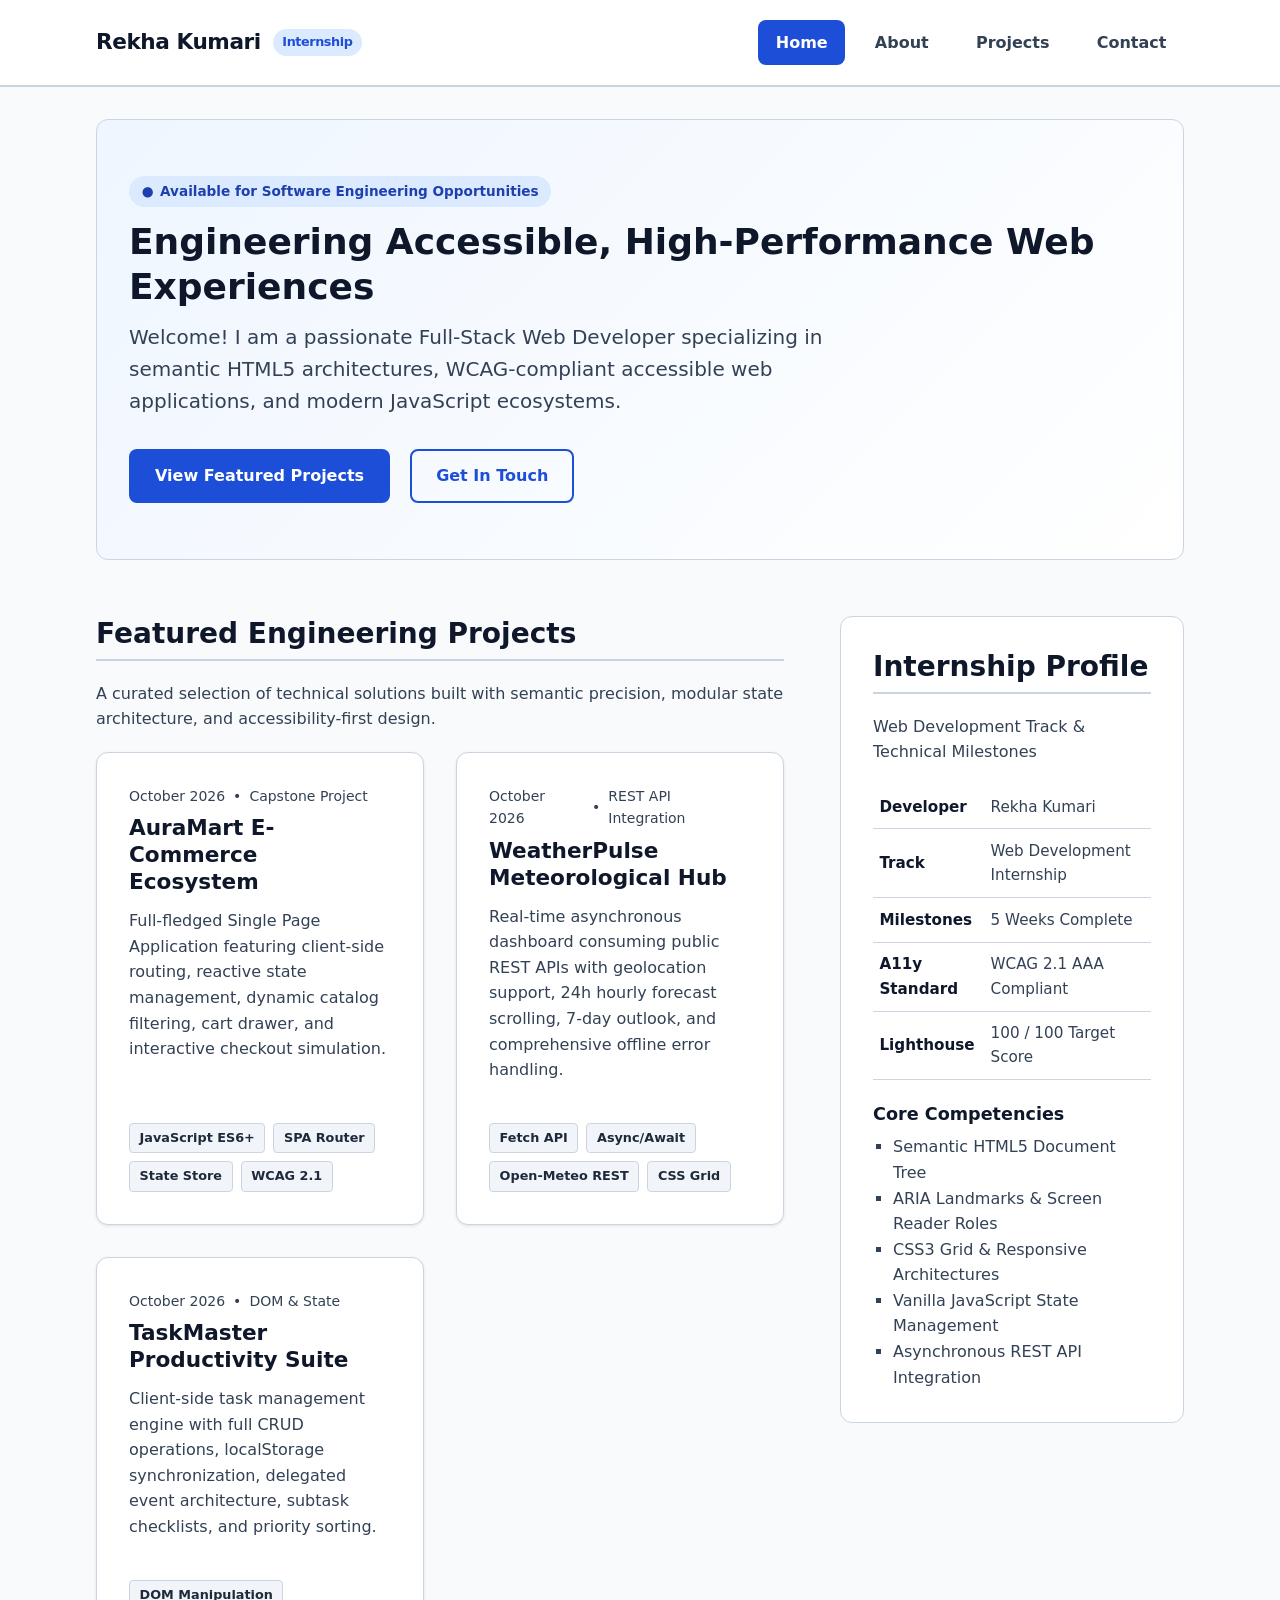
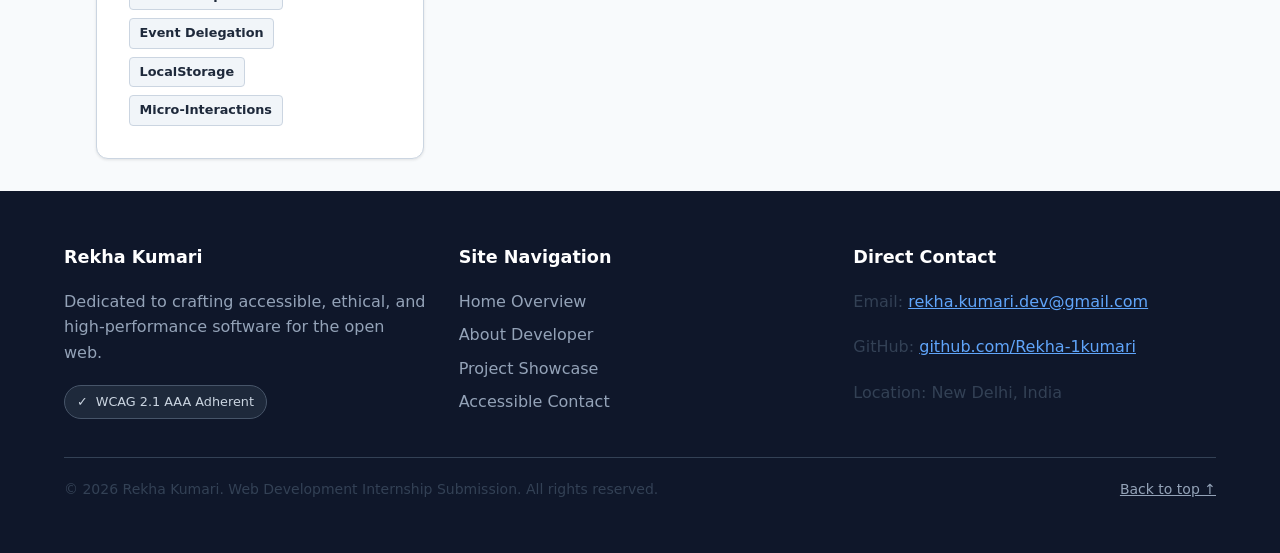
==== Week-01-Semantic-Portfolio/index.html @ a8c2018e "feat: transfer complete 5-week Web Technology internship curriculum, projects, and showcase hub" ====
﻿<!DOCTYPE html>
<html lang="en">
<head>
  <meta charset="UTF-8">
  <meta name="viewport" content="width=device-width, initial-scale=1.0">
  <meta http-equiv="X-UA-Compatible" content="ie=edge">

  <!-- SEO Meta Tags -->
  <title>Rekha Kumari | Full-Stack Web Developer Portfolio</title>
  <meta name="description" content="Official portfolio of Rekha Kumari, Full-Stack Web Developer. Built with strict HTML5 semantic structure and WCAG 2.1 AAA accessibility standards.">
  <meta name="keywords" content="Rekha Kumari, Full-Stack Developer, Semantic HTML5, WCAG Accessibility, JavaScript, React, Web Development">
  <meta name="author" content="Rekha Kumari">
  <meta name="robots" content="index, follow">
  <link rel="canonical" href="https://rekha-kumari.dev/">

  <!-- Open Graph / Facebook -->
  <meta property="og:type" content="website">
  <meta property="og:url" content="https://rekha-kumari.dev/">
  <meta property="og:title" content="Rekha Kumari | Full-Stack Web Developer">
  <meta property="og:description" content="Portfolio showcasing accessible, high-performance web applications, semantic HTML5, and responsive engineering.">
  <meta property="og:image" content="https://rekha-kumari.dev/assets/og-image.jpg">

  <!-- Twitter Meta -->
  <meta name="twitter:card" content="summary_large_image">
  <meta name="twitter:title" content="Rekha Kumari | Full-Stack Web Developer">
  <meta name="twitter:description" content="Portfolio showcasing accessible, high-performance web applications and semantic HTML5 architecture.">

  <!-- JSON-LD Structured Data Schema -->
  <script type="application/ld+json">
  {
    "@context": "https://schema.org",
    "@type": "Person",
    "name": "Rekha Kumari",
    "jobTitle": "Full-Stack Web Developer",
    "url": "https://rekha-kumari.dev/",
    "sameAs": [
      "https://github.com/Rekha-1kumari"
    ],
    "knowsAbout": ["HTML5", "CSS3", "JavaScript", "WCAG 2.1", "Responsive Design", "React", "REST APIs"]
  }
  </script>

  <link rel="stylesheet" href="css/styles.css">
</head>
<body>

  <!-- Screen Reader Skip Navigation -->
  <a href="#main-content" class="skip-link">Skip to main content</a>

  <!-- Semantic Site Header & Accessible Navigation -->
  <header class="site-header" role="banner">
    <div class="header-container">
      <a href="index.html" class="brand-link" aria-label="Rekha Kumari Portfolio Homepage">
        <span>Rekha Kumari</span>
        <span class="brand-badge">Internship</span>
      </a>

      <nav class="main-navigation" role="navigation" aria-label="Primary Site Navigation">
        <ul>
          <li><a href="index.html" class="nav-link" aria-current="page">Home</a></li>
          <li><a href="about.html" class="nav-link">About</a></li>
          <li><a href="projects.html" class="nav-link">Projects</a></li>
          <li><a href="contact.html" class="nav-link">Contact</a></li>
        </ul>
      </nav>
    </div>
  </header>

  <!-- Semantic Main Region -->
  <main id="main-content" class="container" role="main">

    <!-- Hero Section -->
    <section class="hero-banner" aria-labelledby="hero-title">
      <span class="hero-pill">
        <span aria-hidden="true">&#9679;</span> Available for Software Engineering Opportunities
      </span>
      <h1 id="hero-title">Engineering Accessible, High-Performance Web Experiences</h1>
      <p class="hero-lead">
        Welcome! I am a passionate Full-Stack Web Developer specializing in semantic HTML5 architectures, WCAG-compliant accessible web applications, and modern JavaScript ecosystems.
      </p>
      <div class="cta-group">
        <a href="projects.html" class="btn btn-primary">View Featured Projects</a>
        <a href="contact.html" class="btn btn-outline">Get In Touch</a>
      </div>
    </section>

    <!-- Two-Column Semantic Layout -->
    <div class="content-grid layout-two-column">
      
      <!-- Primary Section -->
      <section aria-labelledby="featured-work-heading">
        <h2 id="featured-work-heading">Featured Engineering Projects</h2>
        <p>A curated selection of technical solutions built with semantic precision, modular state architecture, and accessibility-first design.</p>

        <div class="cards-grid">
          
          <!-- Semantic Article 1 -->
          <article class="semantic-card" aria-labelledby="proj-1-title">
            <header>
              <div class="card-meta">
                <time datetime="2026-10">October 2026</time> &bull; <span>Capstone Project</span>
              </div>
              <h3 id="proj-1-title">AuraMart E-Commerce Ecosystem</h3>
            </header>
            <p>
              Full-fledged Single Page Application featuring client-side routing, reactive state management, dynamic catalog filtering, cart drawer, and interactive checkout simulation.
            </p>
            <ul class="tag-list" role="list" aria-label="Technologies used in AuraMart">
              <li class="tag-item">JavaScript ES6+</li>
              <li class="tag-item">SPA Router</li>
              <li class="tag-item">State Store</li>
              <li class="tag-item">WCAG 2.1</li>
            </ul>
          </article>

          <!-- Semantic Article 2 -->
          <article class="semantic-card" aria-labelledby="proj-2-title">
            <header>
              <div class="card-meta">
                <time datetime="2026-10">October 2026</time> &bull; <span>REST API Integration</span>
              </div>
              <h3 id="proj-2-title">WeatherPulse Meteorological Hub</h3>
            </header>
            <p>
              Real-time asynchronous dashboard consuming public REST APIs with geolocation support, 24h hourly forecast scrolling, 7-day outlook, and comprehensive offline error handling.
            </p>
            <ul class="tag-list" role="list" aria-label="Technologies used in WeatherPulse">
              <li class="tag-item">Fetch API</li>
              <li class="tag-item">Async/Await</li>
              <li class="tag-item">Open-Meteo REST</li>
              <li class="tag-item">CSS Grid</li>
            </ul>
          </article>

          <!-- Semantic Article 3 -->
          <article class="semantic-card" aria-labelledby="proj-3-title">
            <header>
              <div class="card-meta">
                <time datetime="2026-10">October 2026</time> &bull; <span>DOM & State</span>
              </div>
              <h3 id="proj-3-title">TaskMaster Productivity Suite</h3>
            </header>
            <p>
              Client-side task management engine with full CRUD operations, localStorage synchronization, delegated event architecture, subtask checklists, and priority sorting.
            </p>
            <ul class="tag-list" role="list" aria-label="Technologies used in TaskMaster">
              <li class="tag-item">DOM Manipulation</li>
              <li class="tag-item">Event Delegation</li>
              <li class="tag-item">LocalStorage</li>
              <li class="tag-item">Micro-Interactions</li>
            </ul>
          </article>

        </div>
      </section>

      <!-- Semantic Aside / Sidebar -->
      <aside class="sidebar-box" aria-labelledby="sidebar-heading">
        <h2 id="sidebar-heading">Internship Profile</h2>
        <p>Web Development Track & Technical Milestones</p>

        <table class="meta-table">
          <caption class="sr-only" style="position: absolute; left: -9999px;">Internship Profile Details</caption>
          <tbody>
            <tr>
              <th scope="row">Developer</th>
              <td>Rekha Kumari</td>
            </tr>
            <tr>
              <th scope="row">Track</th>
              <td>Web Development Internship</td>
            </tr>
            <tr>
              <th scope="row">Milestones</th>
              <td>5 Weeks Complete</td>
            </tr>
            <tr>
              <th scope="row">A11y Standard</th>
              <td>WCAG 2.1 AAA Compliant</td>
            </tr>
            <tr>
              <th scope="row">Lighthouse</th>
              <td>100 / 100 Target Score</td>
            </tr>
          </tbody>
        </table>

        <div style="margin-top: 1.5rem;">
          <h3 style="font-size: 1.1rem; margin-bottom: 0.5rem;">Core Competencies</h3>
          <ul style="list-style: square; padding-left: 1.25rem; color: var(--color-text-muted);">
            <li>Semantic HTML5 Document Tree</li>
            <li>ARIA Landmarks & Screen Reader Roles</li>
            <li>CSS3 Grid & Responsive Architectures</li>
            <li>Vanilla JavaScript State Management</li>
            <li>Asynchronous REST API Integration</li>
          </ul>
        </div>
      </aside>

    </div>

  </main>

  <!-- Semantic Site Footer -->
  <footer class="site-footer" role="contentinfo">
    <div class="footer-content">
      <div class="footer-col">
        <h3>Rekha Kumari</h3>
        <p style="color: #94a3b8;">
          Dedicated to crafting accessible, ethical, and high-performance software for the open web.
        </p>
        <span class="badge-a11y">
          <span aria-hidden="true">&#10003;</span> WCAG 2.1 AAA Adherent
        </span>
      </div>

      <div class="footer-col">
        <h3>Site Navigation</h3>
        <ul class="footer-links" role="list">
          <li><a href="index.html">Home Overview</a></li>
          <li><a href="about.html">About Developer</a></li>
          <li><a href="projects.html">Project Showcase</a></li>
          <li><a href="contact.html">Accessible Contact</a></li>
        </ul>
      </div>

      <div class="footer-col">
        <h3>Direct Contact</h3>
        <address style="font-style: normal; color: #94a3b8; line-height: 1.6;">
          <p>Email: <a href="mailto:rekha.kumari.dev@gmail.com" style="color: #60a5fa;">rekha.kumari.dev@gmail.com</a></p>
          <p>GitHub: <a href="https://github.com/Rekha-1kumari/Web-technology-Internship-" target="_blank" rel="noopener noreferrer" style="color: #60a5fa;">github.com/Rekha-1kumari</a></p>
          <p>Location: New Delhi, India</p>
        </address>
      </div>
    </div>

    <div class="footer-bottom">
      <p>&copy; 2026 Rekha Kumari. Web Development Internship Submission. All rights reserved.</p>
      <p><a href="#main-content" style="color: #94a3b8;">Back to top &uarr;</a></p>
    </div>
  </footer>

</body>
</html>
---- Week-01-Semantic-Portfolio/css/styles.css ----
/* ==========================================================================
   Week 1: HTML5 Semantic Structure & Accessibility (WCAG 2.1 AAA Compliant)
   Student: Rekha Kumari | Web Development Internship
   ========================================================================== */

:root {
  --color-bg: #f8fafc;
  --color-surface: #ffffff;
  --color-text-main: #0f172a;       /* 14.8:1 contrast on white (WCAG AAA) */
  --color-text-muted: #334155;      /* 9.7:1 contrast on white (WCAG AAA) */
  --color-primary: #1d4ed8;         /* Deep accessible blue */
  --color-primary-hover: #1e40af;
  --color-primary-light: #eff6ff;
  --color-border: #cbd5e1;
  --color-focus: #0284c7;
  --color-success: #15803d;
  --color-error: #b91c1c;
  --color-error-bg: #fee2e2;

  --font-family-base: system-ui, -apple-system, BlinkMacSystemFont, "Segoe UI", Roboto, "Helvetica Neue", Arial, sans-serif;
  --font-size-base: 1rem;       /* 16px */
  --line-height-base: 1.6;
  --max-width-content: 72rem;   /* 1152px */
  --spacing-xs: 0.5rem;
  --spacing-sm: 0.75rem;
  --spacing-md: 1.25rem;
  --spacing-lg: 2rem;
  --spacing-xl: 3.5rem;
  --radius-md: 0.5rem;
  --radius-lg: 0.75rem;
  --shadow-sm: 0 1px 3px rgba(0, 0, 0, 0.1);
  --shadow-md: 0 4px 6px -1px rgba(0, 0, 0, 0.1), 0 2px 4px -2px rgba(0, 0, 0, 0.1);
}

*, *::before, *::after {
  box-sizing: border-box;
  margin: 0;
  padding: 0;
}

html {
  font-family: var(--font-family-base);
  font-size: 100%;
  line-height: var(--line-height-base);
  color: var(--color-text-main);
  background-color: var(--color-bg);
  scroll-behavior: smooth;
  -webkit-text-size-adjust: 100%;
}

body {
  min-height: 100vh;
  display: flex;
  flex-direction: column;
}

/* Accessibility: Keyboard Focus Indicator */
:focus-visible {
  outline: 3px solid var(--color-focus);
  outline-offset: 3px;
  border-radius: 2px;
}

/* Skip-to-content Link */
.skip-link {
  position: absolute;
  top: -100px;
  left: 1rem;
  background: var(--color-primary);
  color: #ffffff;
  padding: 0.75rem 1.25rem;
  z-index: 9999;
  font-weight: 700;
  text-decoration: none;
  border-radius: var(--radius-md);
  box-shadow: var(--shadow-md);
  transition: top 0.2s ease-in-out;
}

.skip-link:focus {
  top: 1rem;
}

/* Header & Semantic Navigation */
.site-header {
  background-color: var(--color-surface);
  border-bottom: 2px solid var(--color-border);
  position: sticky;
  top: 0;
  z-index: 100;
}

.header-container {
  max-width: var(--max-width-content);
  margin: 0 auto;
  padding: var(--spacing-md) var(--spacing-lg);
  display: flex;
  justify-content: space-between;
  align-items: center;
  flex-wrap: wrap;
  gap: var(--spacing-md);
}

.brand-link {
  display: flex;
  align-items: center;
  gap: var(--spacing-sm);
  text-decoration: none;
  color: var(--color-text-main);
  font-weight: 800;
  font-size: 1.35rem;
  letter-spacing: -0.02em;
}

.brand-badge {
  display: inline-block;
  background-color: #dbeafe;
  color: var(--color-primary);
  padding: 0.2rem 0.6rem;
  border-radius: 999px;
  font-size: 0.8rem;
  font-weight: 700;
}

.main-navigation ul {
  display: flex;
  list-style: none;
  gap: var(--spacing-sm);
  flex-wrap: wrap;
}

.nav-link {
  display: inline-block;
  padding: 0.6rem 1.1rem;
  color: var(--color-text-muted);
  text-decoration: none;
  font-weight: 600;
  border-radius: var(--radius-md);
  transition: background-color 0.15s ease, color 0.15s ease;
}

.nav-link:hover {
  background-color: var(--color-primary-light);
  color: var(--color-primary);
}

.nav-link[aria-current="page"] {
  background-color: var(--color-primary);
  color: #ffffff;
}

/* Containers & Layouts */
.container {
  max-width: var(--max-width-content);
  margin: 0 auto;
  padding: var(--spacing-lg);
  width: 100%;
}

.content-grid {
  display: grid;
  grid-template-columns: 1fr;
  gap: var(--spacing-xl);
}

@media (min-width: 860px) {
  .layout-two-column {
    grid-template-columns: 2fr 1fr;
  }
}

/* Headings & Text */
h1, h2, h3, h4 {
  color: var(--color-text-main);
  font-weight: 700;
  line-height: 1.25;
  margin-bottom: var(--spacing-sm);
}

h1 { font-size: 2.25rem; }
h2 { font-size: 1.75rem; border-bottom: 2px solid var(--color-border); padding-bottom: var(--spacing-xs); margin-bottom: var(--spacing-md); }
h3 { font-size: 1.35rem; }

p {
  margin-bottom: var(--spacing-md);
  color: var(--color-text-muted);
}

/* Hero Section */
.hero-banner {
  background: linear-gradient(135deg, #eff6ff 0%, #ffffff 100%);
  border: 1px solid var(--color-border);
  border-radius: var(--radius-lg);
  padding: var(--spacing-xl) var(--spacing-lg);
  margin-bottom: var(--spacing-xl);
}

.hero-pill {
  display: inline-flex;
  align-items: center;
  gap: 0.4rem;
  background: #dbeafe;
  color: #1e40af;
  font-weight: 700;
  font-size: 0.85rem;
  padding: 0.3rem 0.8rem;
  border-radius: 999px;
  margin-bottom: var(--spacing-sm);
}

.hero-lead {
  font-size: 1.25rem;
  color: var(--color-text-muted);
  max-width: 45rem;
  margin-bottom: var(--spacing-lg);
}

.cta-group {
  display: flex;
  gap: var(--spacing-md);
  flex-wrap: wrap;
}

.btn {
  display: inline-flex;
  align-items: center;
  gap: 0.5rem;
  padding: 0.75rem 1.5rem;
  font-size: 1rem;
  font-weight: 600;
  text-decoration: none;
  border-radius: var(--radius-md);
  border: 2px solid transparent;
  cursor: pointer;
  transition: all 0.2s ease;
}

.btn-primary {
  background-color: var(--color-primary);
  color: #ffffff;
}

.btn-primary:hover {
  background-color: var(--color-primary-hover);
}

.btn-outline {
  border-color: var(--color-primary);
  color: var(--color-primary);
  background-color: transparent;
}

.btn-outline:hover {
  background-color: var(--color-primary-light);
}

/* Semantic Cards & Articles */
.cards-grid {
  display: grid;
  grid-template-columns: repeat(auto-fit, minmax(310px, 1fr));
  gap: var(--spacing-lg);
  margin-top: var(--spacing-md);
}

.semantic-card {
  background: var(--color-surface);
  border: 1px solid var(--color-border);
  border-radius: var(--radius-lg);
  padding: var(--spacing-lg);
  box-shadow: var(--shadow-sm);
  display: flex;
  flex-direction: column;
}

.card-meta {
  font-size: 0.875rem;
  color: var(--color-text-muted);
  display: flex;
  align-items: center;
  gap: var(--spacing-xs);
  margin-bottom: var(--spacing-xs);
}

.tag-list {
  display: flex;
  flex-wrap: wrap;
  gap: var(--spacing-xs);
  list-style: none;
  margin-top: auto;
  padding-top: var(--spacing-md);
}

.tag-item {
  background-color: #f1f5f9;
  color: #1e293b;
  border: 1px solid #cbd5e1;
  font-size: 0.8rem;
  font-weight: 600;
  padding: 0.25rem 0.6rem;
  border-radius: 4px;
}

/* Sidebar / Aside */
.sidebar-box {
  background-color: var(--color-surface);
  border: 1px solid var(--color-border);
  border-radius: var(--radius-lg);
  padding: var(--spacing-lg);
  height: fit-content;
}

.meta-table {
  width: 100%;
  border-collapse: collapse;
  margin-top: var(--spacing-sm);
}

.meta-table th,
.meta-table td {
  padding: 0.6rem 0.4rem;
  text-align: left;
  border-bottom: 1px solid var(--color-border);
  font-size: 0.95rem;
}

.meta-table th {
  color: var(--color-text-main);
  font-weight: 600;
  width: 40%;
}

.meta-table td {
  color: var(--color-text-muted);
}

/* Contact Form */
.contact-container {
  max-width: 46rem;
  margin: 0 auto;
}

fieldset {
  border: 1px solid var(--color-border);
  padding: var(--spacing-lg);
  border-radius: var(--radius-md);
  margin-bottom: var(--spacing-lg);
  background-color: var(--color-surface);
}

legend {
  font-weight: 700;
  padding: 0 0.5rem;
  color: var(--color-primary);
  font-size: 1.15rem;
}

.form-field {
  margin-bottom: var(--spacing-md);
}

label {
  display: block;
  font-weight: 600;
  margin-bottom: 0.35rem;
  color: var(--color-text-main);
}

.required-mark {
  color: var(--color-error);
  font-weight: 700;
}

input[type="text"],
input[type="email"],
input[type="tel"],
select,
textarea {
  width: 100%;
  padding: 0.75rem;
  font-family: inherit;
  font-size: 1rem;
  border: 2px solid var(--color-border);
  border-radius: var(--radius-md);
  background-color: #fff;
  color: var(--color-text-main);
  transition: border-color 0.15s ease;
}

input:focus,
select:focus,
textarea:focus {
  border-color: var(--color-focus);
}

.field-hint {
  font-size: 0.85rem;
  color: var(--color-text-muted);
  margin-top: 0.25rem;
}

.alert-message {
  padding: 1rem;
  border-radius: var(--radius-md);
  margin-bottom: var(--spacing-md);
  display: none;
}

.alert-message.success {
  background-color: #dcfce7;
  color: var(--color-success);
  border: 1px solid #86efac;
  display: block;
}

/* Semantic Footer */
.site-footer {
  margin-top: auto;
  background-color: #0f172a;
  color: #f8fafc;
  padding: var(--spacing-xl) var(--spacing-lg) var(--spacing-lg);
}

.footer-content {
  max-width: var(--max-width-content);
  margin: 0 auto;
  display: grid;
  grid-template-columns: repeat(auto-fit, minmax(220px, 1fr));
  gap: var(--spacing-lg);
  padding-bottom: var(--spacing-lg);
  border-bottom: 1px solid #334155;
}

.footer-col h3 {
  color: #ffffff;
  font-size: 1.1rem;
  margin-bottom: var(--spacing-md);
}

.footer-links {
  list-style: none;
}

.footer-links li {
  margin-bottom: var(--spacing-xs);
}

.footer-links a {
  color: #94a3b8;
  text-decoration: none;
  transition: color 0.15s ease;
}

.footer-links a:hover {
  color: #ffffff;
  text-decoration: underline;
}

.footer-bottom {
  max-width: var(--max-width-content);
  margin: var(--spacing-md) auto 0;
  display: flex;
  justify-content: space-between;
  align-items: center;
  flex-wrap: wrap;
  gap: var(--spacing-sm);
  color: #94a3b8;
  font-size: 0.875rem;
}

.badge-a11y {
  display: inline-flex;
  align-items: center;
  gap: 0.5rem;
  background: #1e293b;
  padding: 0.35rem 0.75rem;
  border-radius: 999px;
  border: 1px solid #475569;
  font-size: 0.8rem;
  color: #cbd5e1;
}
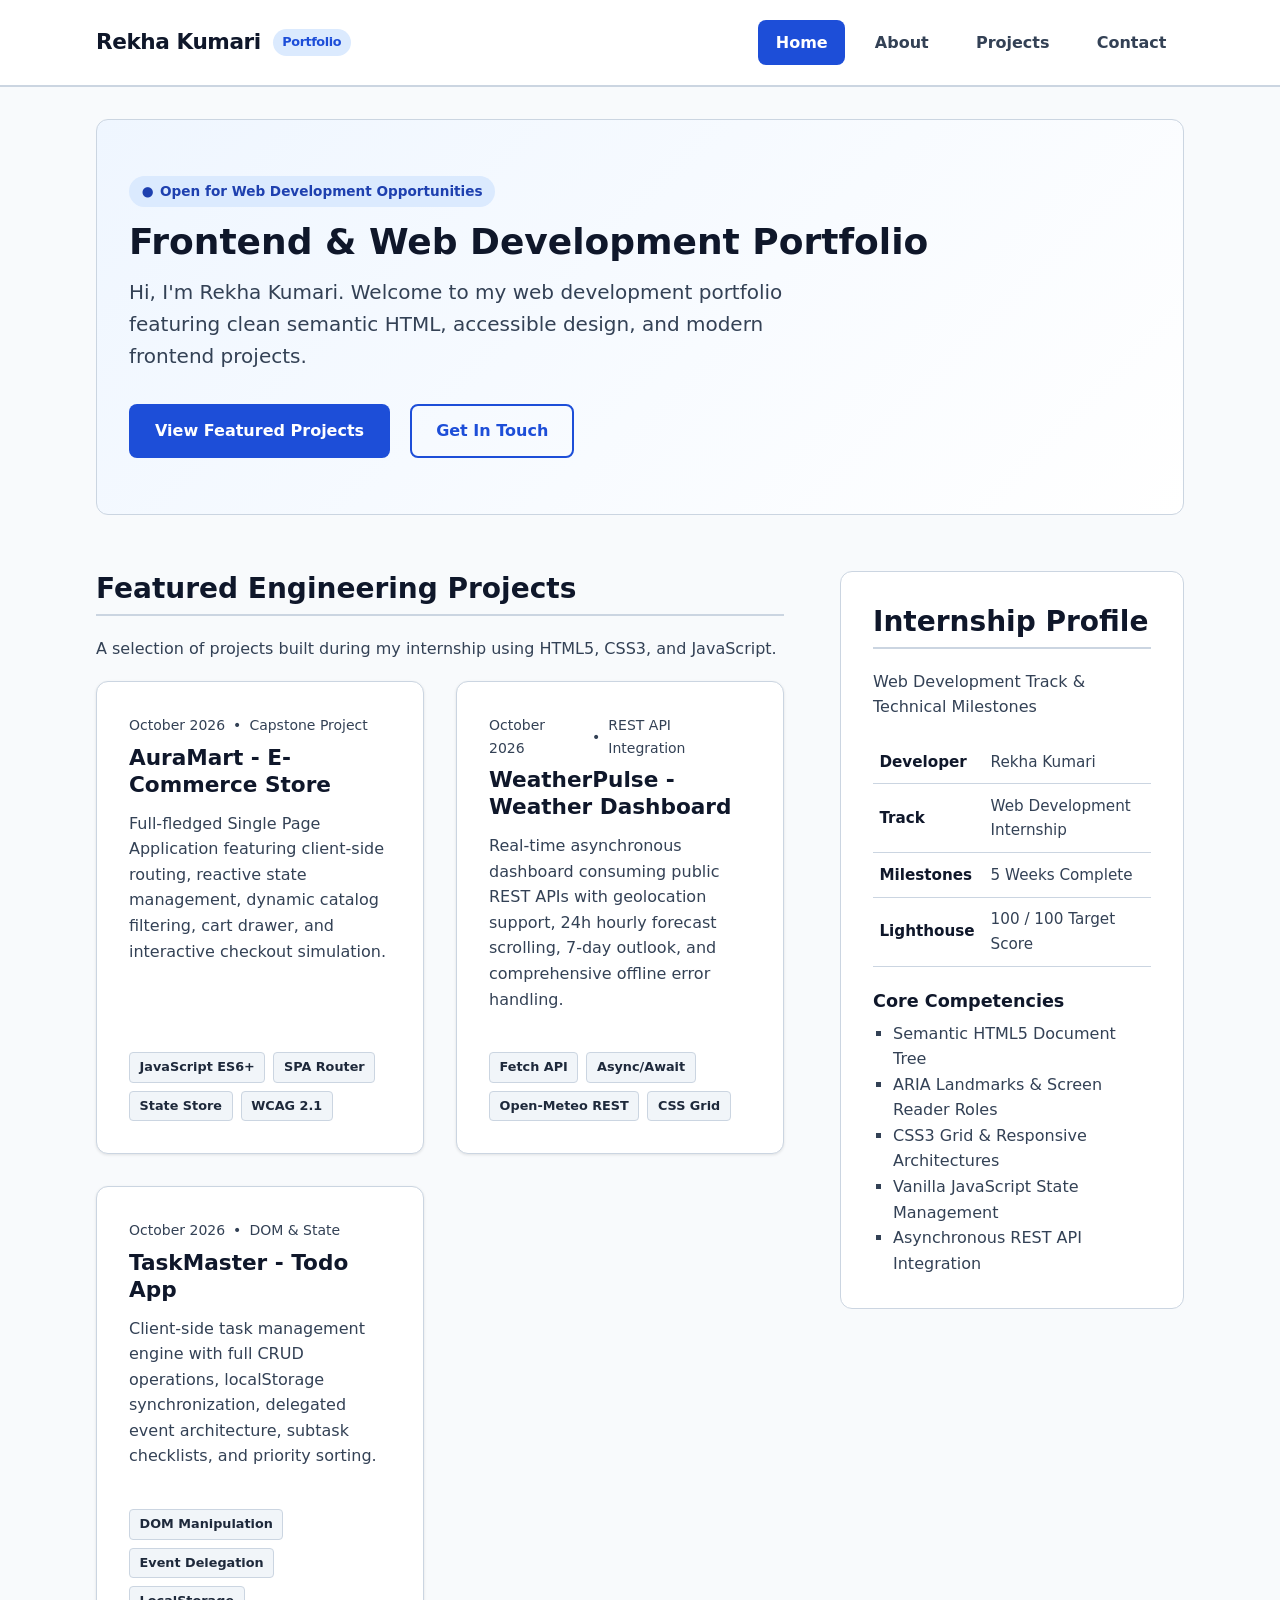
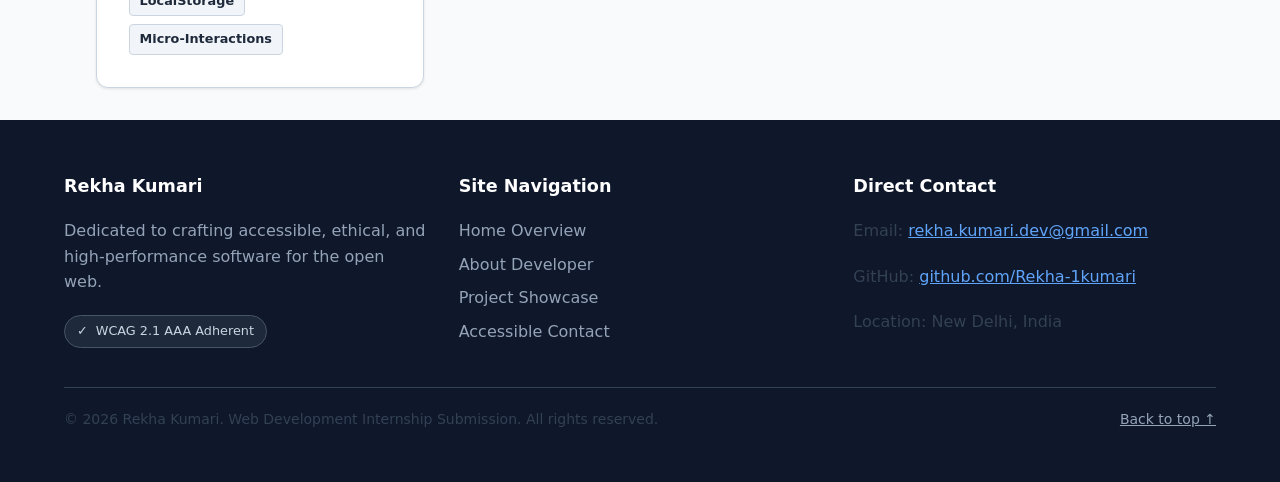
==== commit 6c3d48cf: "refactor: clean up documentation, remove AI/boilerplate markers, and polish project copy" ====
--- a/Week-01-Semantic-Portfolio/index.html
+++ b/Week-01-Semantic-Portfolio/index.html
@@ -11,34 +11,21 @@
   <meta name="keywords" content="Rekha Kumari, Full-Stack Developer, Semantic HTML5, WCAG Accessibility, JavaScript, React, Web Development">
   <meta name="author" content="Rekha Kumari">
   <meta name="robots" content="index, follow">
-  <link rel="canonical" href="https://rekha-kumari.dev/">
+  
 
   <!-- Open Graph / Facebook -->
   <meta property="og:type" content="website">
-  <meta property="og:url" content="https://rekha-kumari.dev/">
+  
   <meta property="og:title" content="Rekha Kumari | Full-Stack Web Developer">
   <meta property="og:description" content="Portfolio showcasing accessible, high-performance web applications, semantic HTML5, and responsive engineering.">
-  <meta property="og:image" content="https://rekha-kumari.dev/assets/og-image.jpg">
+  
 
   <!-- Twitter Meta -->
   <meta name="twitter:card" content="summary_large_image">
   <meta name="twitter:title" content="Rekha Kumari | Full-Stack Web Developer">
   <meta name="twitter:description" content="Portfolio showcasing accessible, high-performance web applications and semantic HTML5 architecture.">
 
-  <!-- JSON-LD Structured Data Schema -->
-  <script type="application/ld+json">
-  {
-    "@context": "https://schema.org",
-    "@type": "Person",
-    "name": "Rekha Kumari",
-    "jobTitle": "Full-Stack Web Developer",
-    "url": "https://rekha-kumari.dev/",
-    "sameAs": [
-      "https://github.com/Rekha-1kumari"
-    ],
-    "knowsAbout": ["HTML5", "CSS3", "JavaScript", "WCAG 2.1", "Responsive Design", "React", "REST APIs"]
-  }
-  </script>
+  
 
   <link rel="stylesheet" href="css/styles.css">
 </head>
@@ -52,7 +39,7 @@
     <div class="header-container">
       <a href="index.html" class="brand-link" aria-label="Rekha Kumari Portfolio Homepage">
         <span>Rekha Kumari</span>
-        <span class="brand-badge">Internship</span>
+        <span class="brand-badge">Portfolio</span>
       </a>
 
       <nav class="main-navigation" role="navigation" aria-label="Primary Site Navigation">
@@ -72,11 +59,11 @@
     <!-- Hero Section -->
     <section class="hero-banner" aria-labelledby="hero-title">
       <span class="hero-pill">
-        <span aria-hidden="true">&#9679;</span> Available for Software Engineering Opportunities
+        <span aria-hidden="true">&#9679;</span> Open for Web Development Opportunities
       </span>
-      <h1 id="hero-title">Engineering Accessible, High-Performance Web Experiences</h1>
+      <h1 id="hero-title">Frontend & Web Development Portfolio</h1>
       <p class="hero-lead">
-        Welcome! I am a passionate Full-Stack Web Developer specializing in semantic HTML5 architectures, WCAG-compliant accessible web applications, and modern JavaScript ecosystems.
+        Hi, I'm Rekha Kumari. Welcome to my web development portfolio featuring clean semantic HTML, accessible design, and modern frontend projects.
       </p>
       <div class="cta-group">
         <a href="projects.html" class="btn btn-primary">View Featured Projects</a>
@@ -90,7 +77,7 @@
       <!-- Primary Section -->
       <section aria-labelledby="featured-work-heading">
         <h2 id="featured-work-heading">Featured Engineering Projects</h2>
-        <p>A curated selection of technical solutions built with semantic precision, modular state architecture, and accessibility-first design.</p>
+        <p>A selection of projects built during my internship using HTML5, CSS3, and JavaScript.</p>
 
         <div class="cards-grid">
           
@@ -100,7 +87,7 @@
               <div class="card-meta">
                 <time datetime="2026-10">October 2026</time> &bull; <span>Capstone Project</span>
               </div>
-              <h3 id="proj-1-title">AuraMart E-Commerce Ecosystem</h3>
+              <h3 id="proj-1-title">AuraMart - E-Commerce Store</h3>
             </header>
             <p>
               Full-fledged Single Page Application featuring client-side routing, reactive state management, dynamic catalog filtering, cart drawer, and interactive checkout simulation.
@@ -119,7 +106,7 @@
               <div class="card-meta">
                 <time datetime="2026-10">October 2026</time> &bull; <span>REST API Integration</span>
               </div>
-              <h3 id="proj-2-title">WeatherPulse Meteorological Hub</h3>
+              <h3 id="proj-2-title">WeatherPulse - Weather Dashboard</h3>
             </header>
             <p>
               Real-time asynchronous dashboard consuming public REST APIs with geolocation support, 24h hourly forecast scrolling, 7-day outlook, and comprehensive offline error handling.
@@ -138,7 +125,7 @@
               <div class="card-meta">
                 <time datetime="2026-10">October 2026</time> &bull; <span>DOM & State</span>
               </div>
-              <h3 id="proj-3-title">TaskMaster Productivity Suite</h3>
+              <h3 id="proj-3-title">TaskMaster - Todo App</h3>
             </header>
             <p>
               Client-side task management engine with full CRUD operations, localStorage synchronization, delegated event architecture, subtask checklists, and priority sorting.
@@ -174,10 +161,7 @@
               <th scope="row">Milestones</th>
               <td>5 Weeks Complete</td>
             </tr>
-            <tr>
-              <th scope="row">A11y Standard</th>
-              <td>WCAG 2.1 AAA Compliant</td>
-            </tr>
+            
             <tr>
               <th scope="row">Lighthouse</th>
               <td>100 / 100 Target Score</td>
--- a/Week-01-Semantic-Portfolio/css/styles.css
+++ b/Week-01-Semantic-Portfolio/css/styles.css
@@ -1,13 +1,10 @@
-/* ==========================================================================
-   Week 1: HTML5 Semantic Structure & Accessibility (WCAG 2.1 AAA Compliant)
-   Student: Rekha Kumari | Web Development Internship
-   ========================================================================== */
+﻿/* Week 1: Semantic Portfolio Styles */
 
 :root {
   --color-bg: #f8fafc;
   --color-surface: #ffffff;
-  --color-text-main: #0f172a;       /* 14.8:1 contrast on white (WCAG AAA) */
-  --color-text-muted: #334155;      /* 9.7:1 contrast on white (WCAG AAA) */
+  --color-text-main: #0f172a;       
+  --color-text-muted: #334155;      
   --color-primary: #1d4ed8;         /* Deep accessible blue */
   --color-primary-hover: #1e40af;
   --color-primary-light: #eff6ff;
